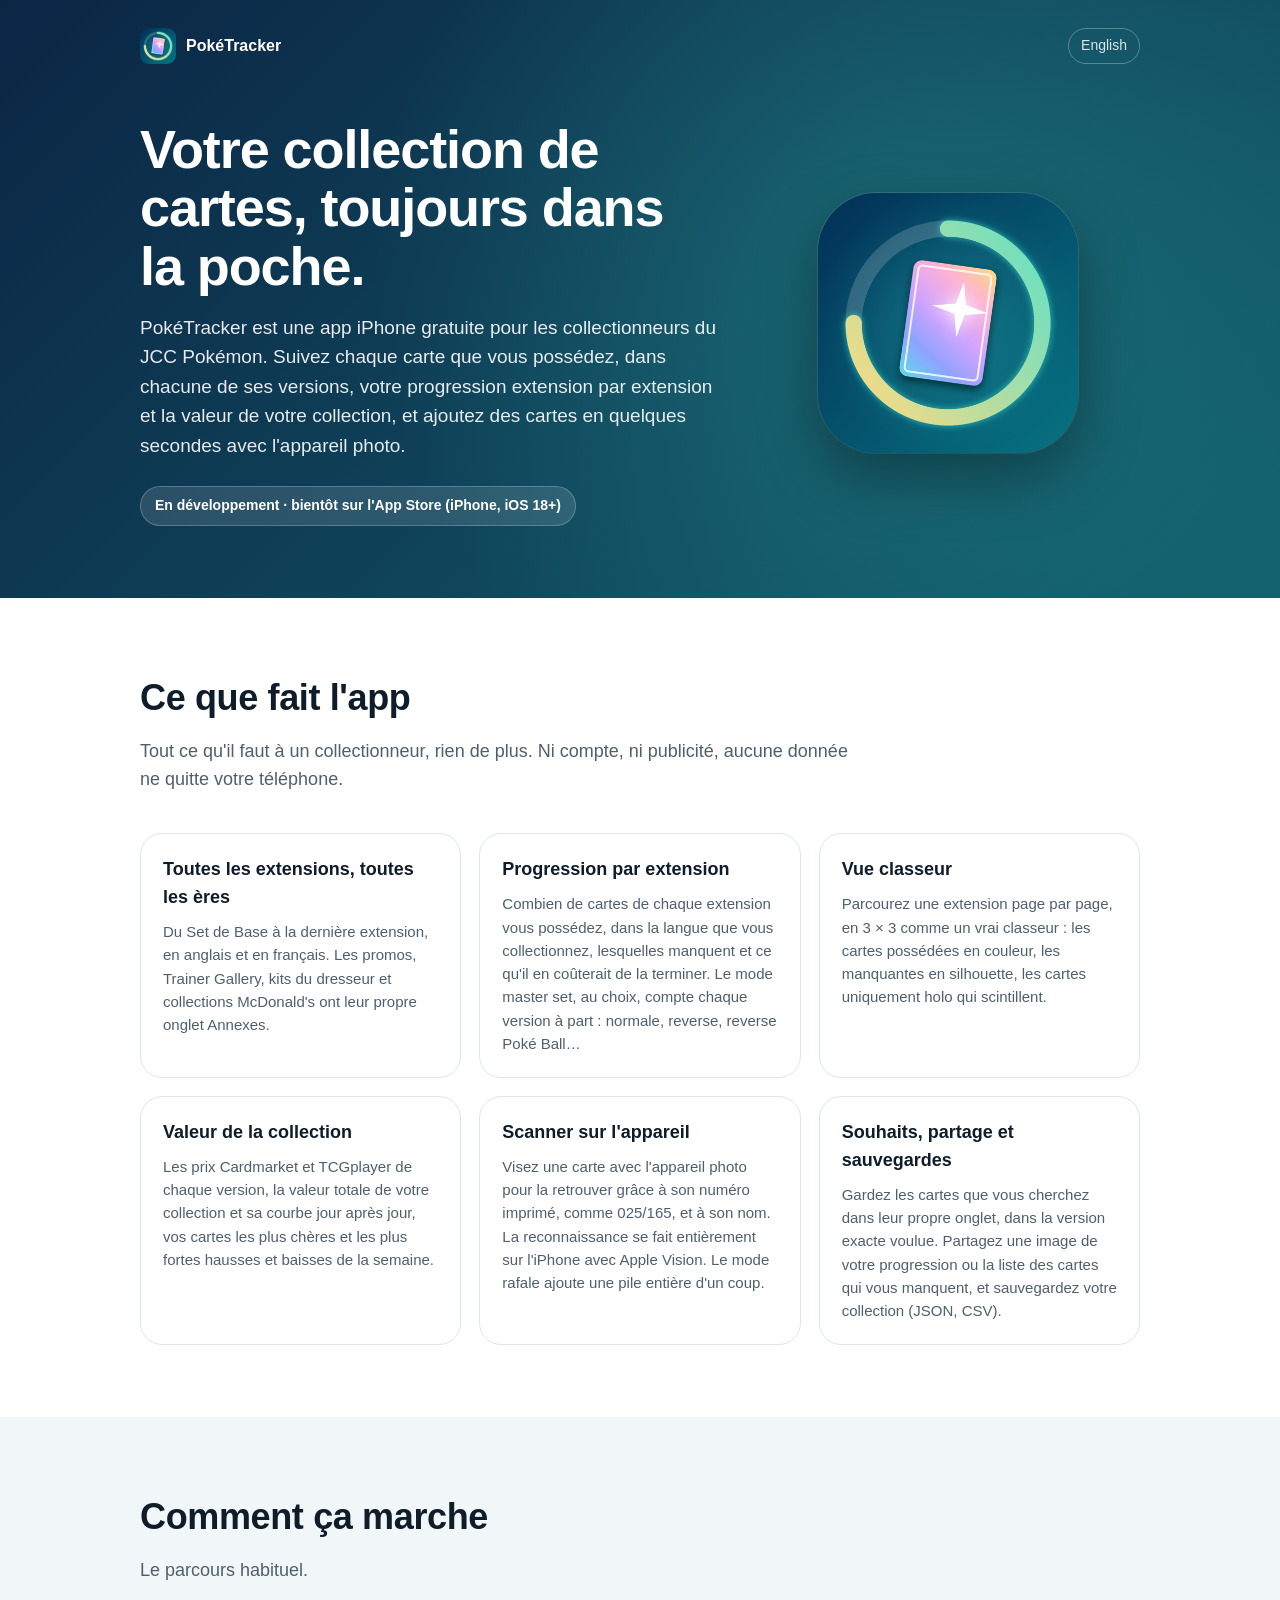
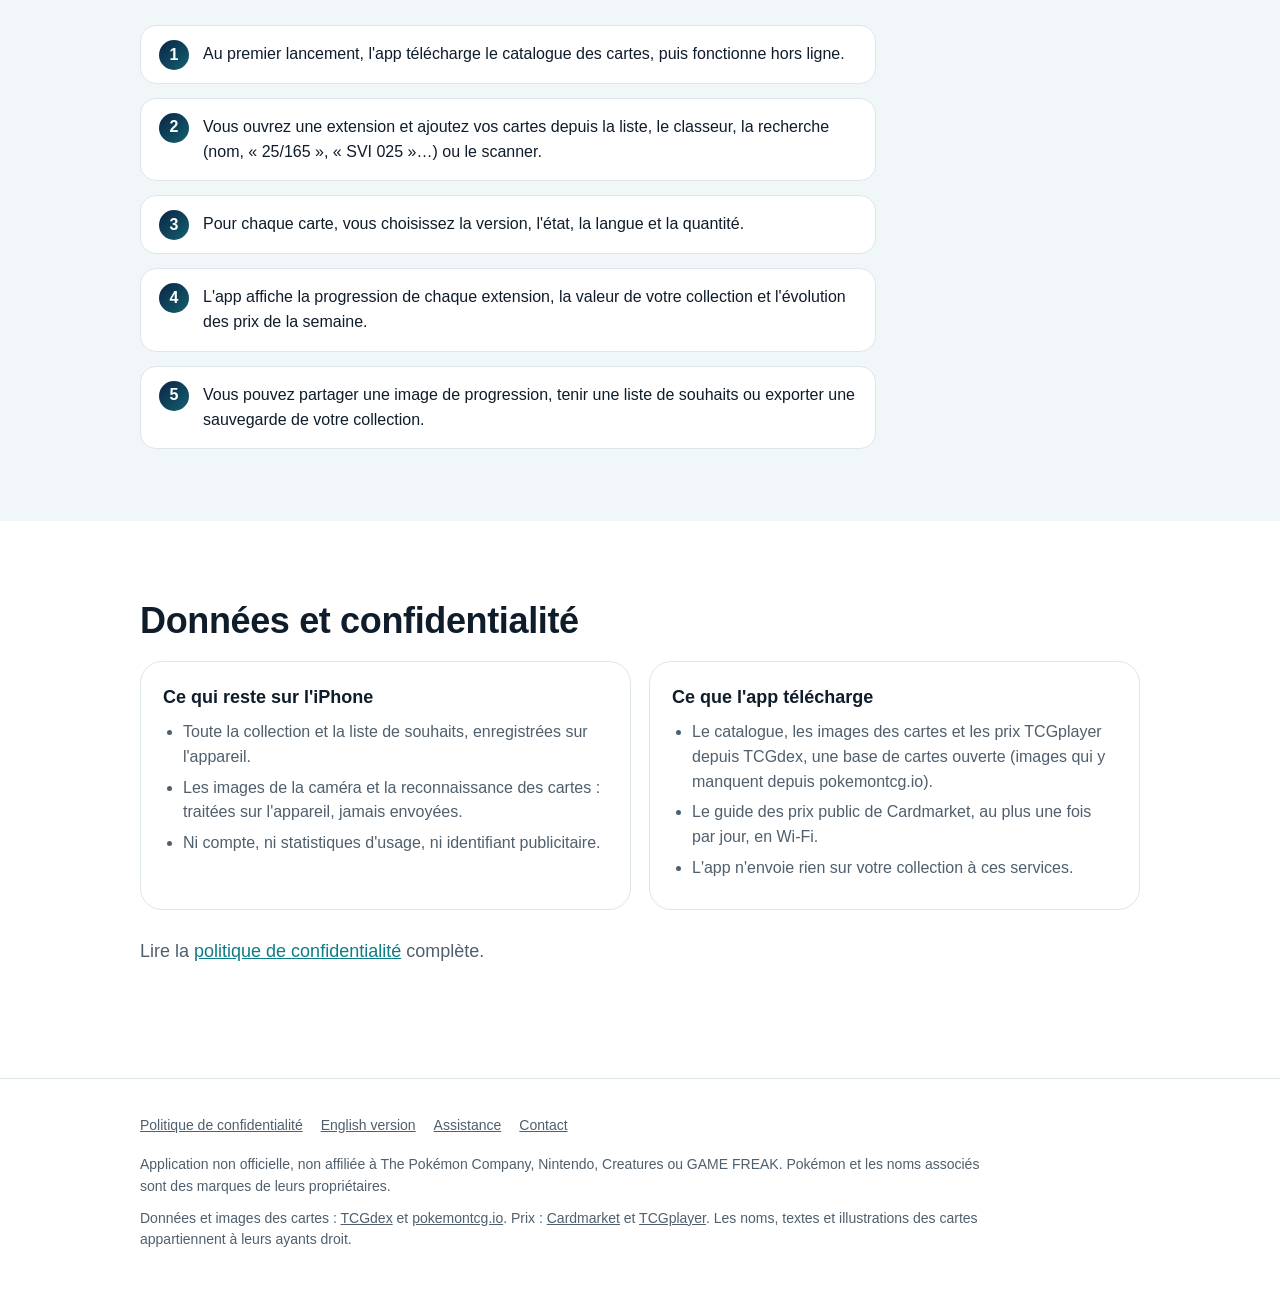
==== fr/index.html @ 86fec7df "Politique de confidentialité : images de pokemontcg.io pour toutes les cartes sans image chez TCGdex" ====
<!doctype html>
<html lang="fr">
<head>
    <meta charset="utf-8">
    <meta name="viewport" content="width=device-width, initial-scale=1">
    <title>PokéTracker — Suivi de collection de cartes sur iPhone</title>
    <meta name="description" content="PokéTracker est une app iPhone gratuite pour suivre votre collection de cartes du JCC Pokémon : progression par extension, toutes les versions, prix, scanner sur l'appareil et images de progression.">
    <link rel="icon" href="../images/icon.png">
    <link rel="stylesheet" href="../style.css">
</head>
<body>
    <header class="hero">
        <div class="wrap">
            <nav class="nav">
                <a class="brand" href="./"><img src="../images/icon.png" alt="">PokéTracker</a>
                <a class="lang" href="../" hreflang="en" lang="en">English</a>
            </nav>

            <div class="hero-body">
                <div>
                    <h1>Votre collection de cartes, toujours dans la poche.</h1>
                    <p class="lead">PokéTracker est une app iPhone gratuite pour les collectionneurs du JCC Pokémon. Suivez chaque carte que vous possédez, dans chacune de ses versions, votre progression extension par extension et la valeur de votre collection, et ajoutez des cartes en quelques secondes avec l'appareil photo.</p>
                    <span class="status">En développement · bientôt sur l'App Store (iPhone, iOS 18+)</span>
                </div>
                <div class="hero-shot">
                    <img class="hero-icon" src="../images/icon.png" alt="Icône de PokéTracker : une carte holographique dans un anneau de progression">
                </div>
            </div>
        </div>
    </header>

    <main>
        <section>
            <div class="wrap">
                <h2>Ce que fait l'app</h2>
                <p class="section-lead">Tout ce qu'il faut à un collectionneur, rien de plus. Ni compte, ni publicité, aucune donnée ne quitte votre téléphone.</p>
                <div class="features">
                    <div class="feature">
                        <h3>Toutes les extensions, toutes les ères</h3>
                        <p>Du Set de Base à la dernière extension, en anglais et en français. Les promos, Trainer Gallery, kits du dresseur et collections McDonald's ont leur propre onglet Annexes.</p>
                    </div>
                    <div class="feature">
                        <h3>Progression par extension</h3>
                        <p>Combien de cartes de chaque extension vous possédez, dans la langue que vous collectionnez, lesquelles manquent et ce qu'il en coûterait de la terminer. Le mode master set, au choix, compte chaque version à part : normale, reverse, reverse Poké Ball…</p>
                    </div>
                    <div class="feature">
                        <h3>Vue classeur</h3>
                        <p>Parcourez une extension page par page, en 3 × 3 comme un vrai classeur : les cartes possédées en couleur, les manquantes en silhouette, les cartes uniquement holo qui scintillent.</p>
                    </div>
                    <div class="feature">
                        <h3>Valeur de la collection</h3>
                        <p>Les prix Cardmarket et TCGplayer de chaque version, la valeur totale de votre collection et sa courbe jour après jour, vos cartes les plus chères et les plus fortes hausses et baisses de la semaine.</p>
                    </div>
                    <div class="feature">
                        <h3>Scanner sur l'appareil</h3>
                        <p>Visez une carte avec l'appareil photo pour la retrouver grâce à son numéro imprimé, comme 025/165, et à son nom. La reconnaissance se fait entièrement sur l'iPhone avec Apple Vision. Le mode rafale ajoute une pile entière d'un coup.</p>
                    </div>
                    <div class="feature">
                        <h3>Souhaits, partage et sauvegardes</h3>
                        <p>Gardez les cartes que vous cherchez dans leur propre onglet, dans la version exacte voulue. Partagez une image de votre progression ou la liste des cartes qui vous manquent, et sauvegardez votre collection (JSON, CSV).</p>
                    </div>
                </div>
            </div>
        </section>

        <section class="alt">
            <div class="wrap">
                <h2>Comment ça marche</h2>
                <p class="section-lead">Le parcours habituel.</p>
                <ol class="flow">
                    <li>Au premier lancement, l'app télécharge le catalogue des cartes, puis fonctionne hors ligne.</li>
                    <li>Vous ouvrez une extension et ajoutez vos cartes depuis la liste, le classeur, la recherche (nom, « 25/165 », « SVI 025 »…) ou le scanner.</li>
                    <li>Pour chaque carte, vous choisissez la version, l'état, la langue et la quantité.</li>
                    <li>L'app affiche la progression de chaque extension, la valeur de votre collection et l'évolution des prix de la semaine.</li>
                    <li>Vous pouvez partager une image de progression, tenir une liste de souhaits ou exporter une sauvegarde de votre collection.</li>
                </ol>
            </div>
        </section>

        <section>
            <div class="wrap">
                <h2>Données et confidentialité</h2>
                <div class="facts">
                    <div class="feature">
                        <h3>Ce qui reste sur l'iPhone</h3>
                        <ul>
                            <li>Toute la collection et la liste de souhaits, enregistrées sur l'appareil.</li>
                            <li>Les images de la caméra et la reconnaissance des cartes : traitées sur l'appareil, jamais envoyées.</li>
                            <li>Ni compte, ni statistiques d'usage, ni identifiant publicitaire.</li>
                        </ul>
                    </div>
                    <div class="feature">
                        <h3>Ce que l'app télécharge</h3>
                        <ul>
                            <li>Le catalogue, les images des cartes et les prix TCGplayer depuis TCGdex, une base de cartes ouverte (images qui y manquent depuis pokemontcg.io).</li>
                            <li>Le guide des prix public de Cardmarket, au plus une fois par jour, en Wi-Fi.</li>
                            <li>L'app n'envoie rien sur votre collection à ces services.</li>
                        </ul>
                    </div>
                </div>
                <p class="section-lead" style="margin-top: 28px;">Lire la <a href="../privacy.html#fr">politique de confidentialité</a> complète.</p>
            </div>
        </section>
    </main>

    <footer>
        <div class="wrap">
            <div class="links">
                <a href="../privacy.html#fr">Politique de confidentialité</a>
                <a href="../" hreflang="en" lang="en">English version</a>
                <a href="../support.html#fr">Assistance</a>
                <a href="https://github.com/eeverywhereedv/poketracker-site/issues">Contact</a>
            </div>
            <p>Application non officielle, non affiliée à The Pokémon Company, Nintendo, Creatures ou GAME FREAK. Pokémon et les noms associés sont des marques de leurs propriétaires.</p>
            <p>Données et images des cartes : <a href="https://tcgdex.dev">TCGdex</a> et <a href="https://pokemontcg.io">pokemontcg.io</a>. Prix : <a href="https://www.cardmarket.com">Cardmarket</a> et <a href="https://www.tcgplayer.com">TCGplayer</a>. Les noms, textes et illustrations des cartes appartiennent à leurs ayants droit.</p>
        </div>
    </footer>
</body>
</html>
---- style.css ----
:root {
    --night: #0b2545;
    --petrol: #13606e;
    --glow: #3ddbc4;
    --accent: #0e7c86;
    --ink: #0f1c2a;
    --muted: #4f5f6d;
    --line: #dde6ea;
    --paper: #ffffff;
    --soft: #f1f6f8;
    --radius: 22px;
}

@media (prefers-color-scheme: dark) {
    :root {
        --accent: #5ee6d0;
        --ink: #e9f2f4;
        --muted: #9fb2bb;
        --line: #1f3340;
        --paper: #07111f;
        --soft: #0d1e2a;
    }
}

* { box-sizing: border-box; }

body {
    margin: 0;
    font-family: -apple-system, BlinkMacSystemFont, "SF Pro Text", "Segoe UI", Roboto, sans-serif;
    color: var(--ink);
    background: var(--paper);
    line-height: 1.55;
    -webkit-font-smoothing: antialiased;
}

a { color: inherit; }
main a, .doc a { color: var(--accent); }

.wrap { max-width: 1040px; margin: 0 auto; padding: 0 20px; }

/* En-tête */
.hero {
    color: #fff;
    background: radial-gradient(circle at 70% 45%, rgba(61, 219, 196, 0.22), transparent 55%),
                linear-gradient(135deg, var(--night), var(--petrol));
    padding: 28px 0 72px;
}

.nav { display: flex; align-items: center; justify-content: space-between; gap: 12px; }
.brand { display: flex; align-items: center; gap: 10px; font-weight: 700; text-decoration: none; }
.brand img { width: 36px; height: 36px; border-radius: 9px; }
.lang { font-size: 14px; opacity: 0.85; text-decoration: none; border: 1px solid rgba(255,255,255,0.35); padding: 6px 12px; border-radius: 999px; }
.lang:hover { opacity: 1; }

.hero-body { display: grid; grid-template-columns: 1.2fr 0.8fr; gap: 40px; align-items: center; margin-top: 56px; }
.hero h1 { font-size: clamp(34px, 5vw, 54px); line-height: 1.08; margin: 0 0 18px; letter-spacing: -0.02em; }
.hero p.lead { font-size: 19px; opacity: 0.9; margin: 0 0 26px; max-width: 34em; }
.status { display: inline-block; font-size: 14px; font-weight: 600; padding: 8px 14px; border-radius: 999px; background: rgba(255,255,255,0.12); border: 1px solid rgba(255,255,255,0.22); }
.hero-shot { justify-self: center; }
.hero-icon {
    width: 100%;
    max-width: 260px;
    border-radius: 22.5%;
    box-shadow: 0 24px 60px rgba(0, 0, 0, 0.35), 0 0 0 1px rgba(255, 255, 255, 0.12);
    display: block;
}

/* Sections */
section { padding: 72px 0; }
section.alt { background: var(--soft); }
h2 { font-size: clamp(26px, 3.4vw, 36px); margin: 0 0 12px; letter-spacing: -0.01em; }
p.section-lead { color: var(--muted); font-size: 18px; margin: 0 0 40px; max-width: 40em; }

.features { display: grid; grid-template-columns: repeat(3, 1fr); gap: 18px; }
.feature { background: var(--paper); border: 1px solid var(--line); border-radius: var(--radius); padding: 22px; }
.feature h3 { margin: 0 0 8px; font-size: 18px; }
.feature p { margin: 0; color: var(--muted); font-size: 15px; }

.flow { counter-reset: step; list-style: none; padding: 0; margin: 0; display: grid; gap: 14px; max-width: 46em; }
.flow li { counter-increment: step; position: relative; padding: 16px 18px 16px 62px; border: 1px solid var(--line); border-radius: 16px; background: var(--paper); }
.flow li::before { content: counter(step); position: absolute; left: 18px; top: 14px; width: 30px; height: 30px; border-radius: 50%; display: grid; place-items: center; font-weight: 700; color: #fff; background: linear-gradient(135deg, var(--night), var(--petrol)); }

.facts { display: grid; grid-template-columns: repeat(2, 1fr); gap: 18px; }
.facts ul { margin: 0; padding-left: 20px; color: var(--muted); }
.facts li { margin-bottom: 6px; }

/* Pied de page */
footer { border-top: 1px solid var(--line); padding: 36px 0 48px; color: var(--muted); font-size: 14px; }
footer p { margin: 0 0 10px; max-width: 60em; }
footer .links { display: flex; flex-wrap: wrap; gap: 18px; margin-bottom: 18px; }

/* Politique de confidentialité */
.doc { max-width: 760px; margin: 0 auto; padding: 56px 20px 72px; }
.doc h1 { font-size: 34px; margin: 0 0 6px; }
.doc .updated { color: var(--muted); margin: 0 0 32px; }
.doc h2 { font-size: 22px; margin: 34px 0 10px; }
.doc p, .doc li { color: var(--muted); }
.doc-nav { background: linear-gradient(135deg, var(--night), var(--petrol)); color: #fff; padding: 18px 0; }

@media (max-width: 860px) {
    .hero-body { grid-template-columns: 1fr; margin-top: 36px; }
    .hero-shot { order: -1; }
    .hero-icon { max-width: 160px; }
    .features, .facts { grid-template-columns: 1fr; }
}
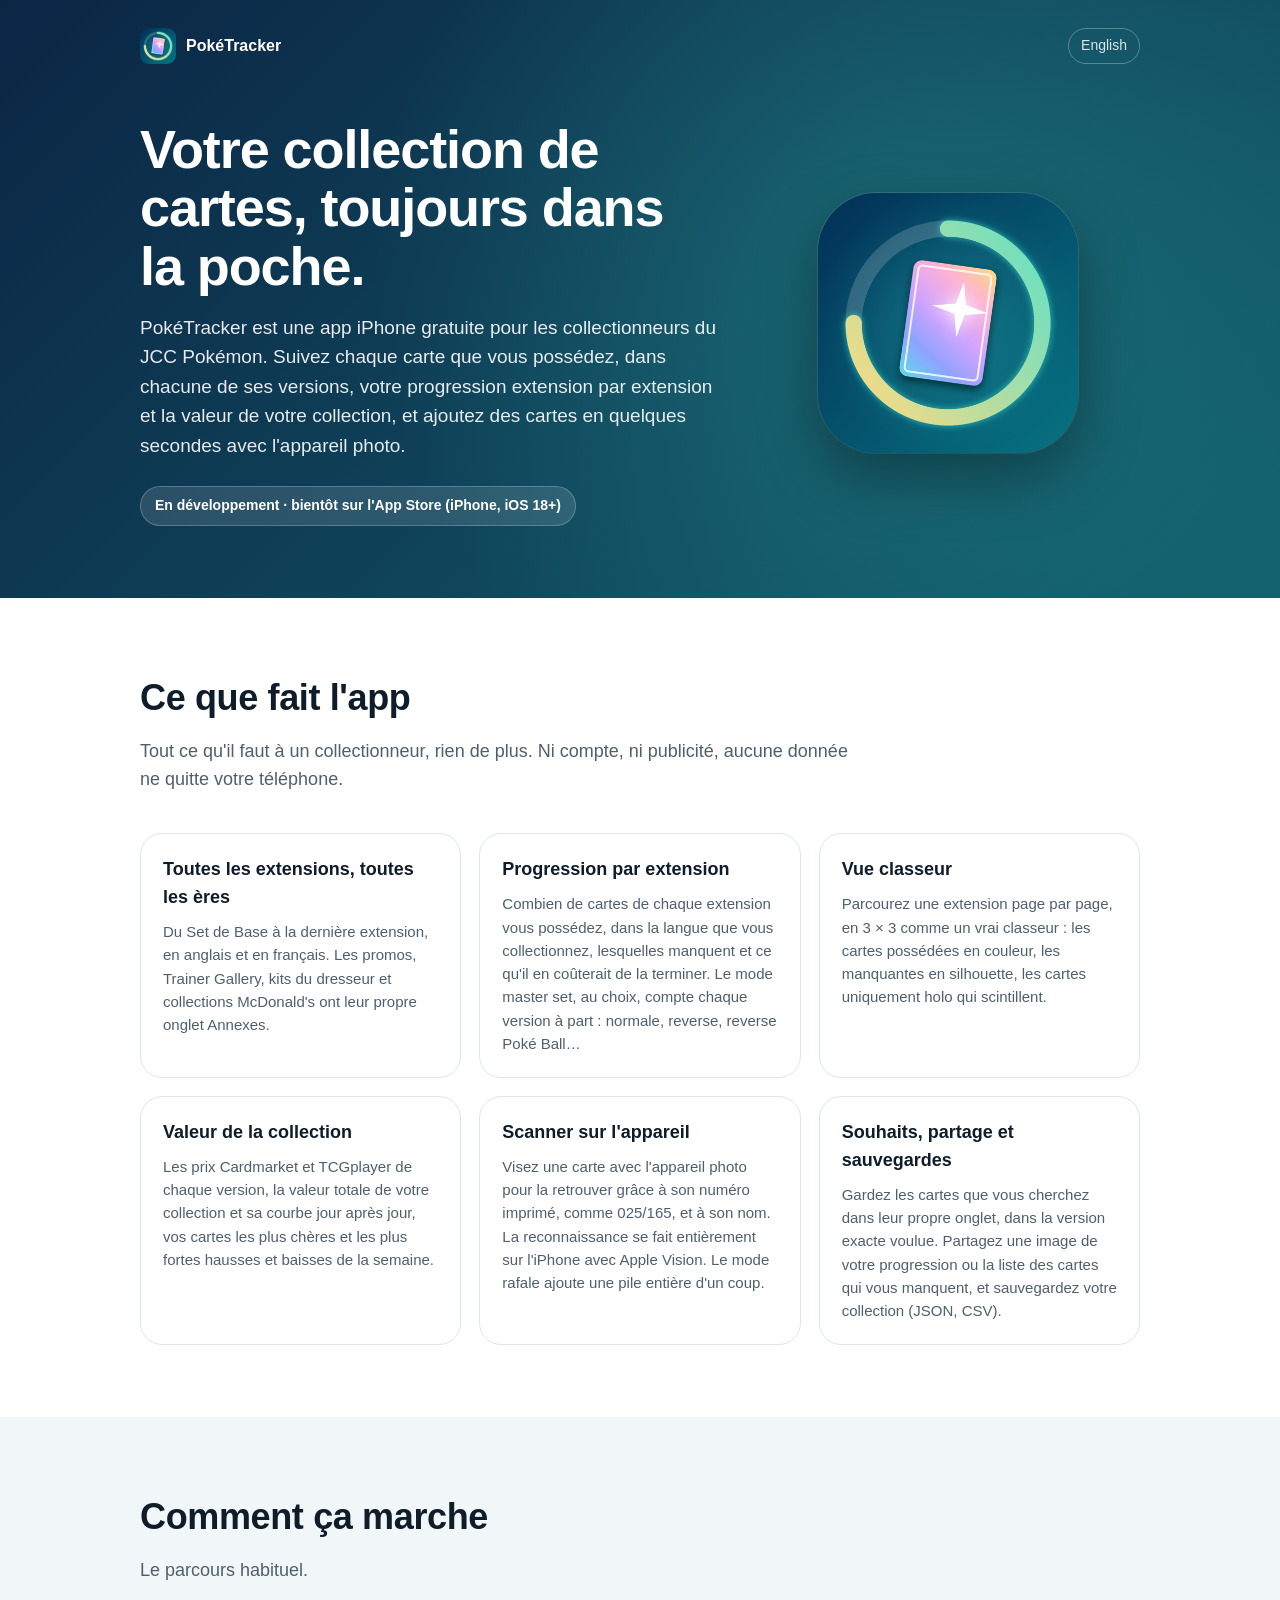
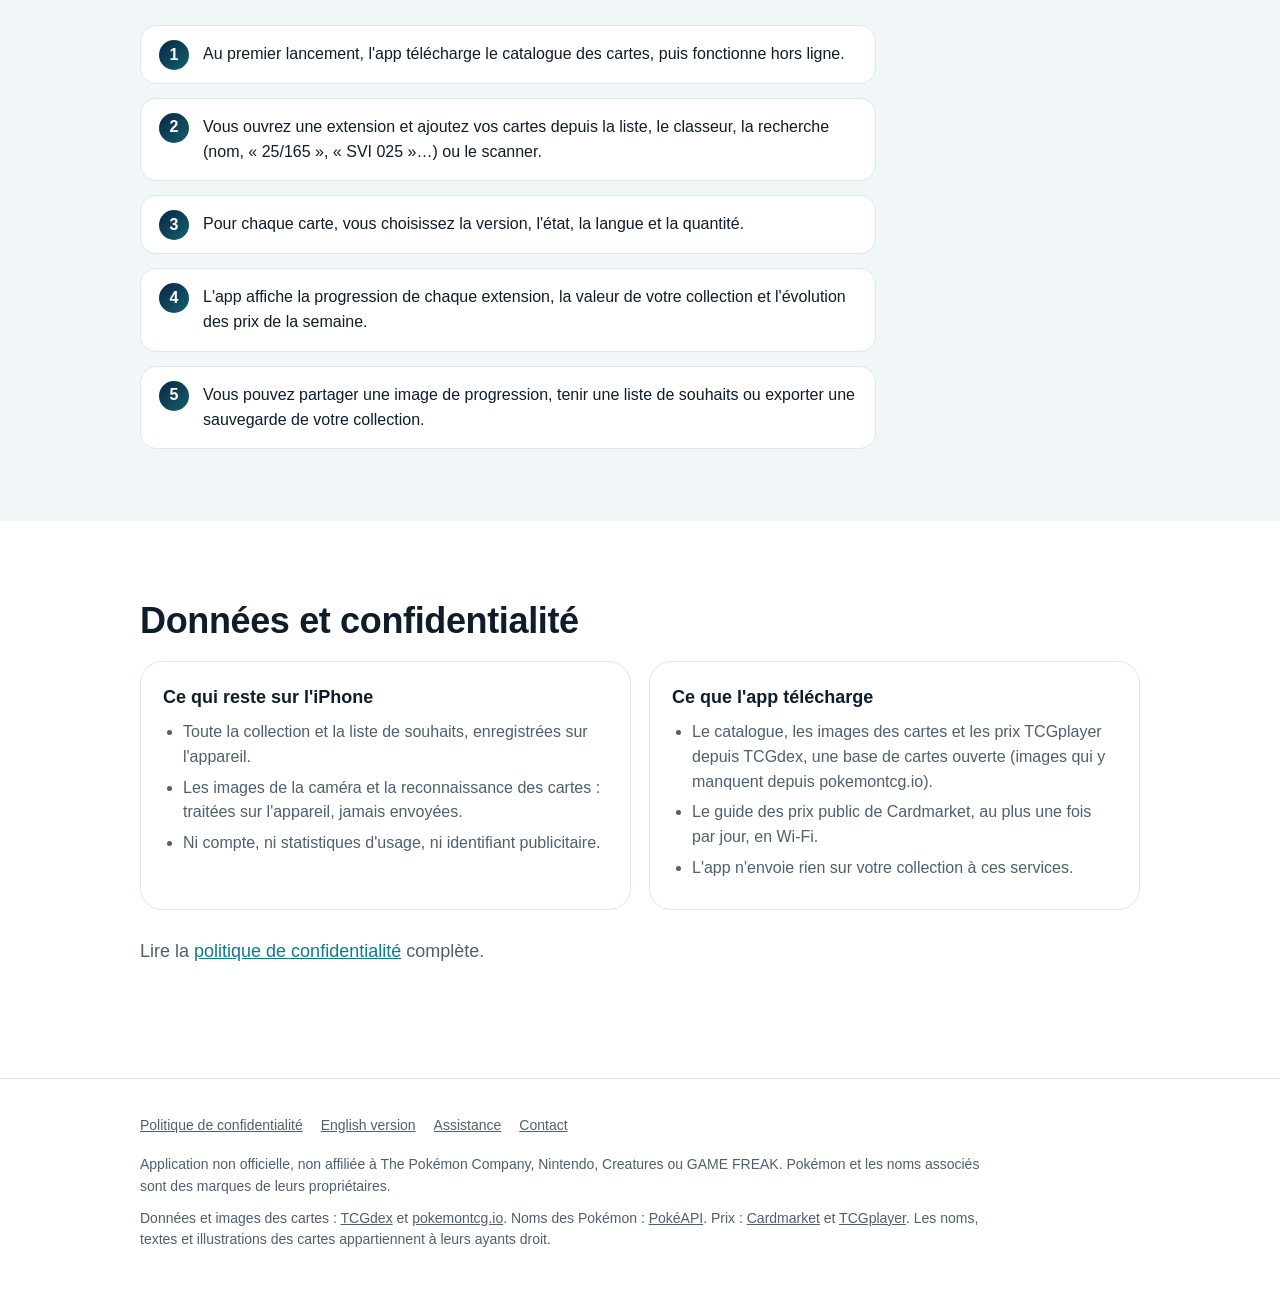
==== commit 805e7967: "Accueil : mention de PokéAPI pour les noms des Pokémon (objectifs) Co-Authored-By: Claude Opus 5.5 <" ====
--- a/fr/index.html
+++ b/fr/index.html
@@ -112,7 +112,7 @@
                 <a href="https://github.com/eeverywhereedv/poketracker-site/issues">Contact</a>
             </div>
             <p>Application non officielle, non affiliée à The Pokémon Company, Nintendo, Creatures ou GAME FREAK. Pokémon et les noms associés sont des marques de leurs propriétaires.</p>
-            <p>Données et images des cartes : <a href="https://tcgdex.dev">TCGdex</a> et <a href="https://pokemontcg.io">pokemontcg.io</a>. Prix : <a href="https://www.cardmarket.com">Cardmarket</a> et <a href="https://www.tcgplayer.com">TCGplayer</a>. Les noms, textes et illustrations des cartes appartiennent à leurs ayants droit.</p>
+            <p>Données et images des cartes : <a href="https://tcgdex.dev">TCGdex</a> et <a href="https://pokemontcg.io">pokemontcg.io</a>. Noms des Pokémon : <a href="https://pokeapi.co">PokéAPI</a>. Prix : <a href="https://www.cardmarket.com">Cardmarket</a> et <a href="https://www.tcgplayer.com">TCGplayer</a>. Les noms, textes et illustrations des cartes appartiennent à leurs ayants droit.</p>
         </div>
     </footer>
 </body>
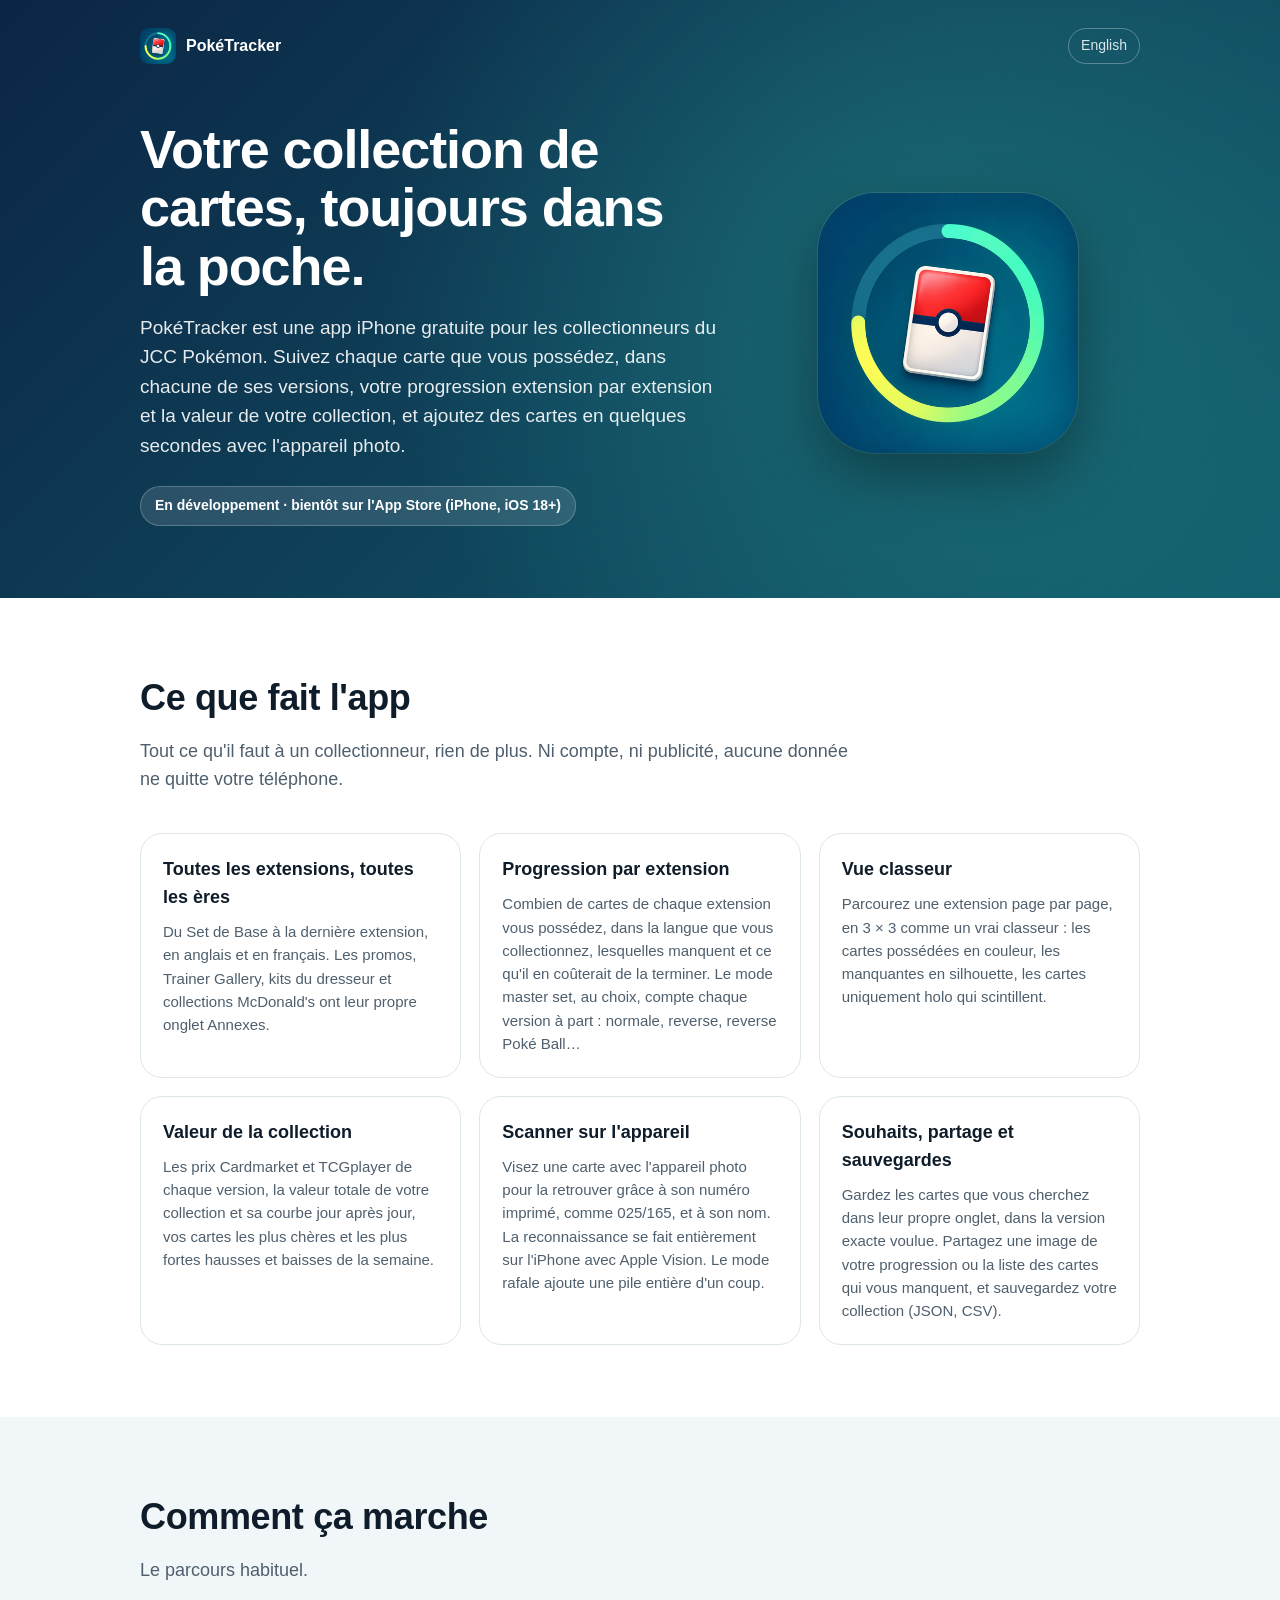
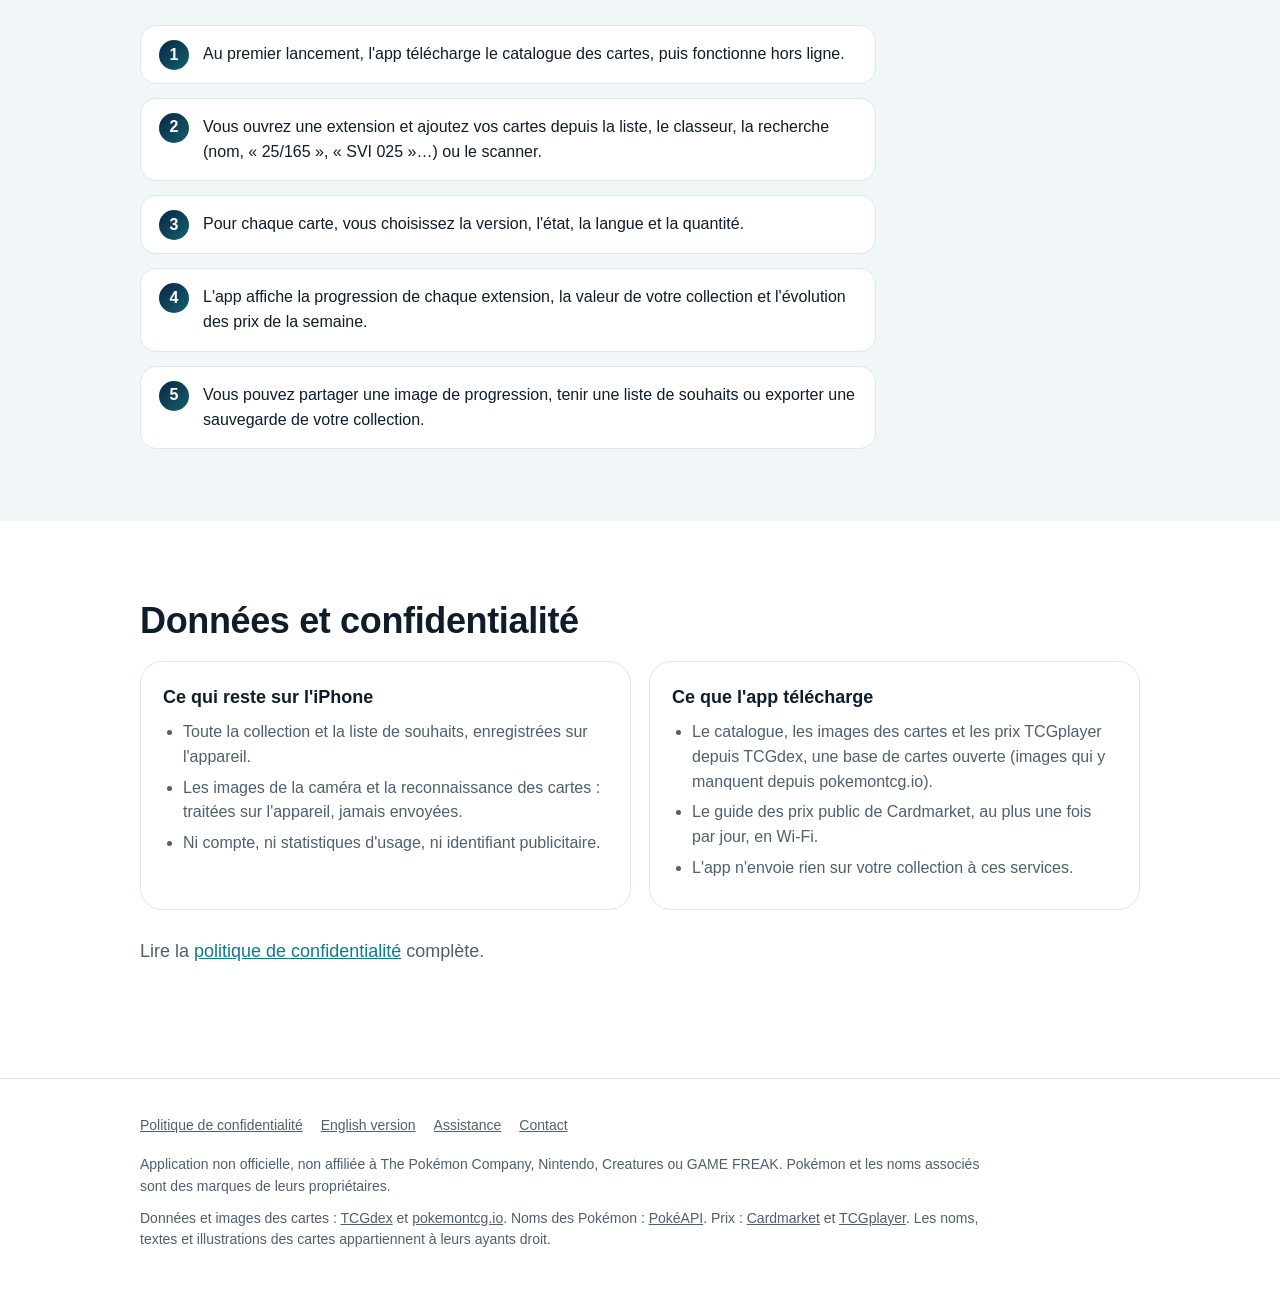
==== commit c8fa88f1: "Nouvelle icône de l'app et texte alternatif qui la décrit Co-Authored-By: Claude Opus 5.5 <noreply@a" ====
--- a/fr/index.html
+++ b/fr/index.html
@@ -23,7 +23,7 @@
                     <span class="status">En développement · bientôt sur l'App Store (iPhone, iOS 18+)</span>
                 </div>
                 <div class="hero-shot">
-                    <img class="hero-icon" src="../images/icon.png" alt="Icône de PokéTracker : une carte holographique dans un anneau de progression">
+                    <img class="hero-icon" src="../images/icon.png" alt="Icône de PokéTracker : une carte à motif de Poké Ball dans un anneau de progression">
                 </div>
             </div>
         </div>
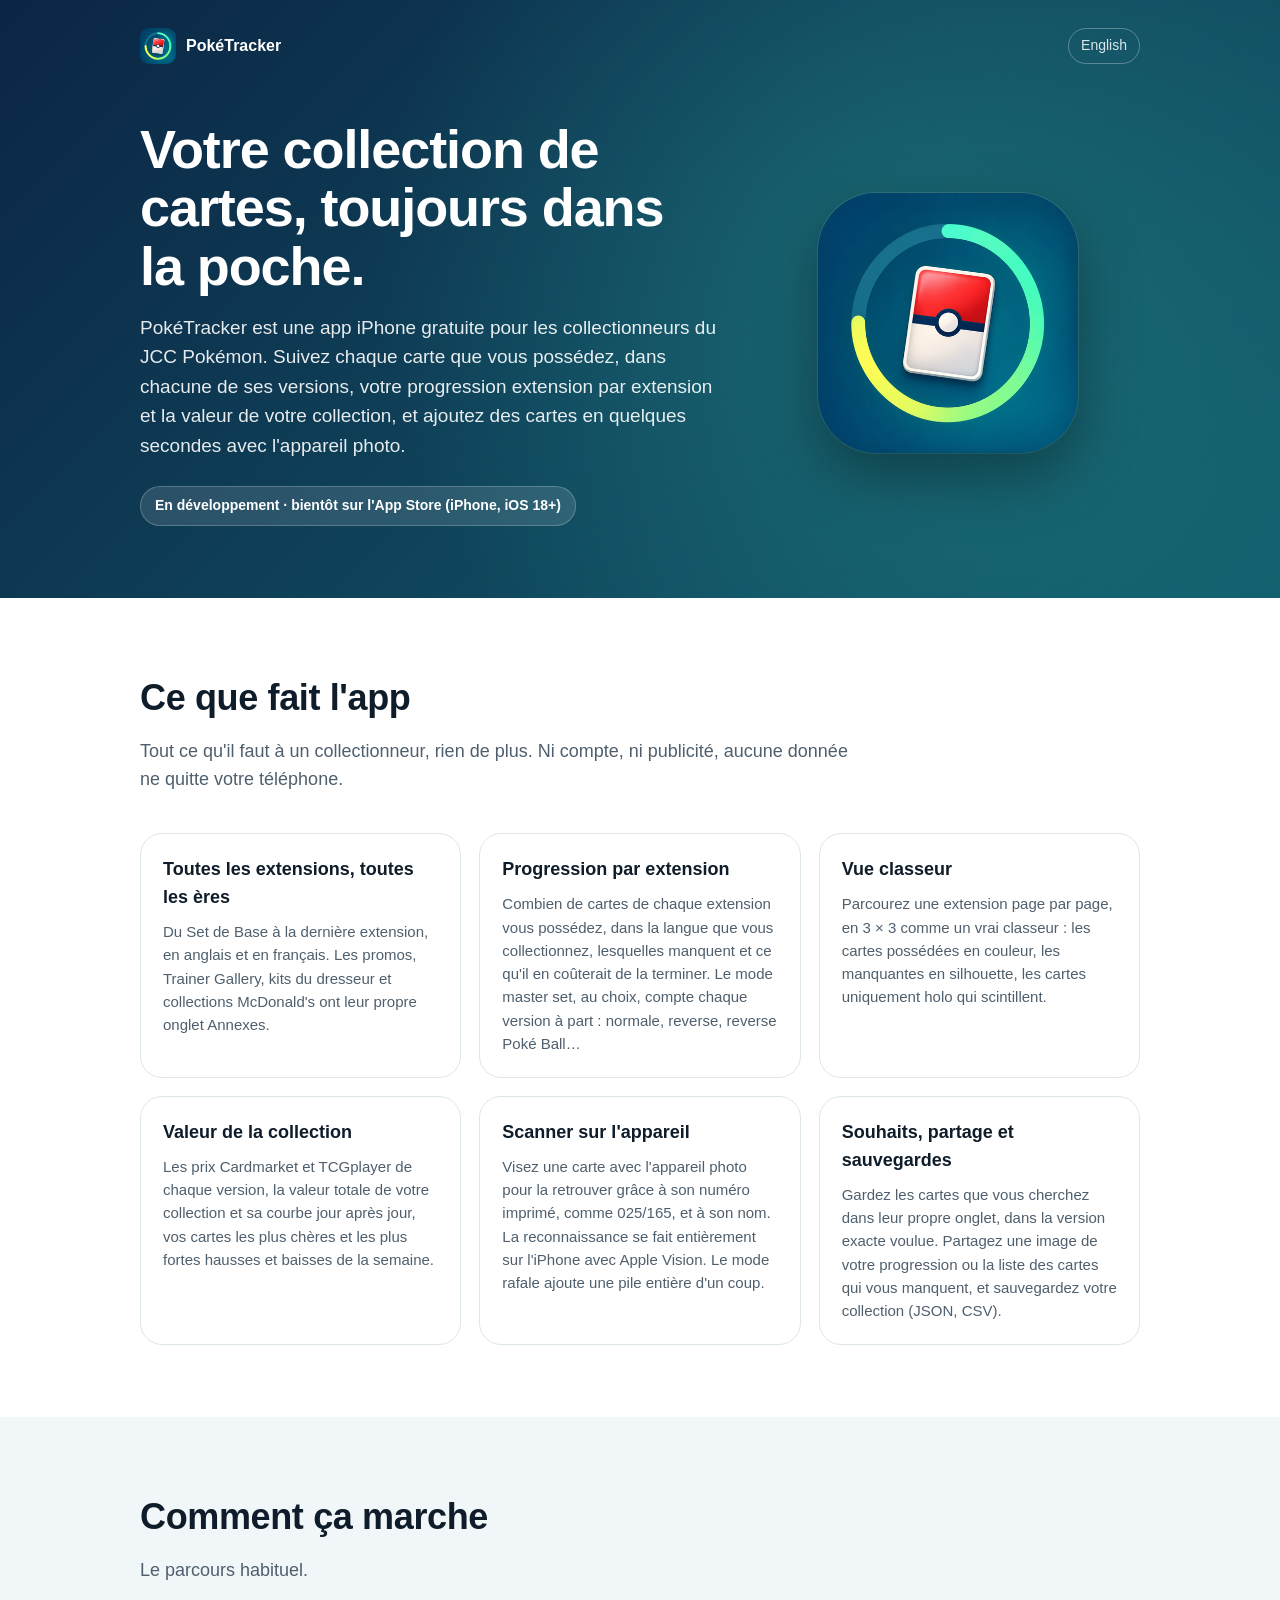
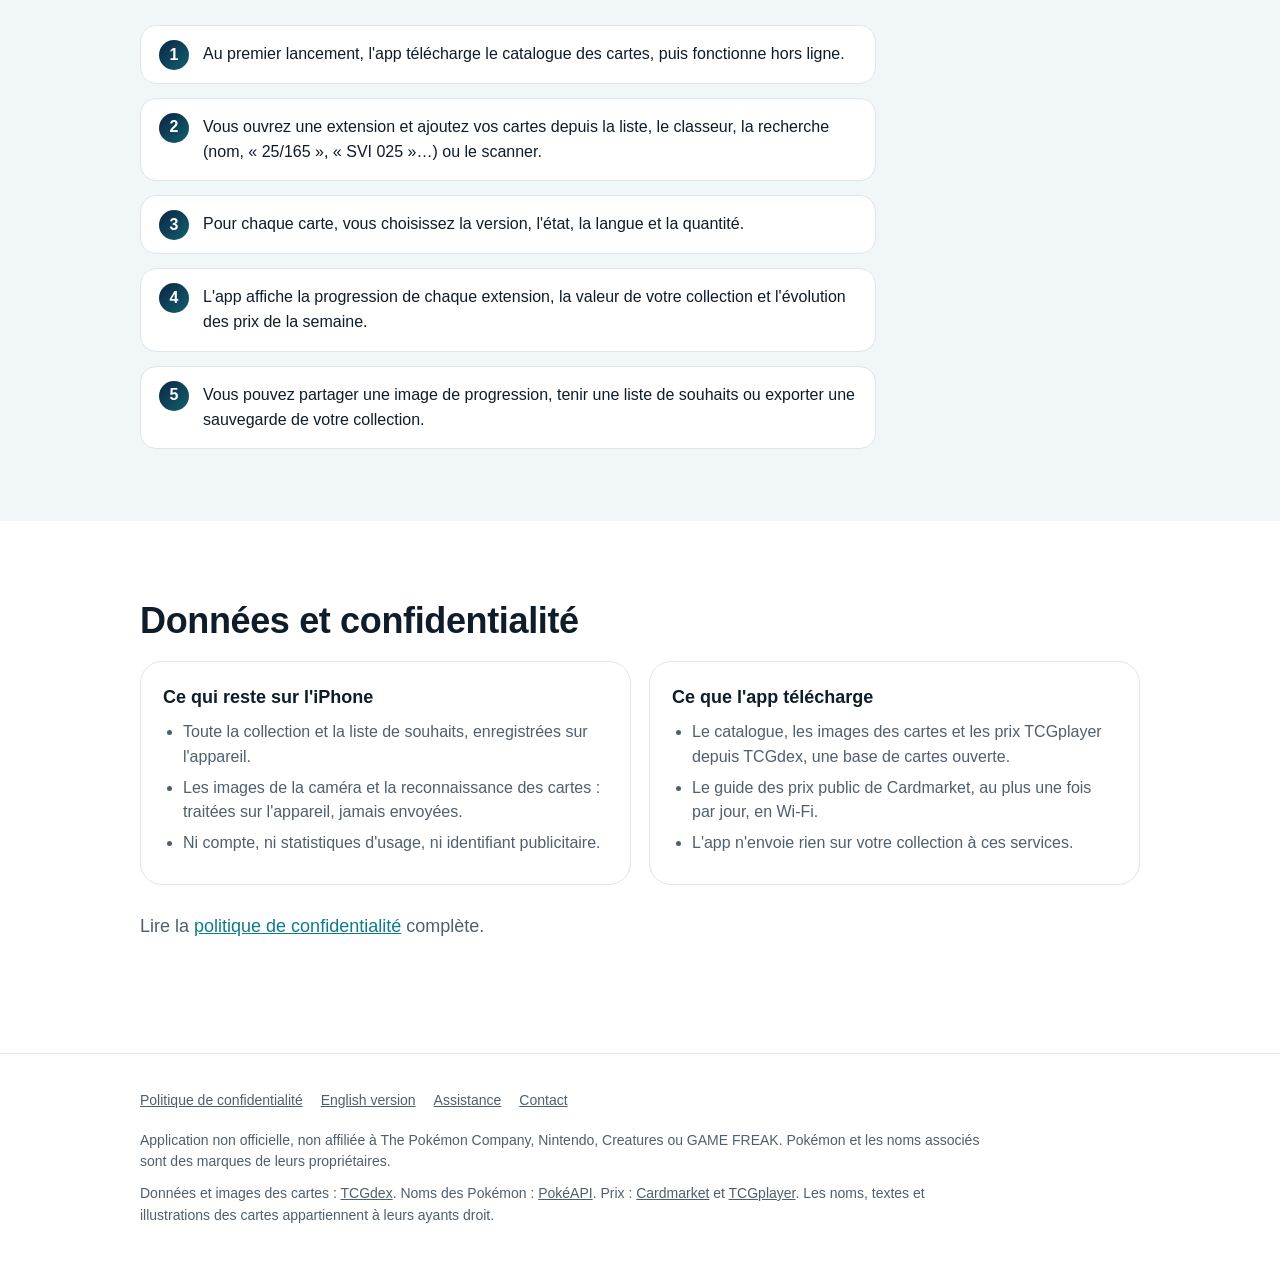
==== commit 2747825b: "Sources : pokemontcg.io retiré (crédits et politique de confidentialité) Co-Authored-By: Claude Opus" ====
--- a/fr/index.html
+++ b/fr/index.html
@@ -92,7 +92,7 @@
                     <div class="feature">
                         <h3>Ce que l'app télécharge</h3>
                         <ul>
-                            <li>Le catalogue, les images des cartes et les prix TCGplayer depuis TCGdex, une base de cartes ouverte (images qui y manquent depuis pokemontcg.io).</li>
+                            <li>Le catalogue, les images des cartes et les prix TCGplayer depuis TCGdex, une base de cartes ouverte.</li>
                             <li>Le guide des prix public de Cardmarket, au plus une fois par jour, en Wi-Fi.</li>
                             <li>L'app n'envoie rien sur votre collection à ces services.</li>
                         </ul>
@@ -112,7 +112,7 @@
                 <a href="https://github.com/eeverywhereedv/poketracker-site/issues">Contact</a>
             </div>
             <p>Application non officielle, non affiliée à The Pokémon Company, Nintendo, Creatures ou GAME FREAK. Pokémon et les noms associés sont des marques de leurs propriétaires.</p>
-            <p>Données et images des cartes : <a href="https://tcgdex.dev">TCGdex</a> et <a href="https://pokemontcg.io">pokemontcg.io</a>. Noms des Pokémon : <a href="https://pokeapi.co">PokéAPI</a>. Prix : <a href="https://www.cardmarket.com">Cardmarket</a> et <a href="https://www.tcgplayer.com">TCGplayer</a>. Les noms, textes et illustrations des cartes appartiennent à leurs ayants droit.</p>
+            <p>Données et images des cartes : <a href="https://tcgdex.dev">TCGdex</a>. Noms des Pokémon : <a href="https://pokeapi.co">PokéAPI</a>. Prix : <a href="https://www.cardmarket.com">Cardmarket</a> et <a href="https://www.tcgplayer.com">TCGplayer</a>. Les noms, textes et illustrations des cartes appartiennent à leurs ayants droit.</p>
         </div>
     </footer>
 </body>
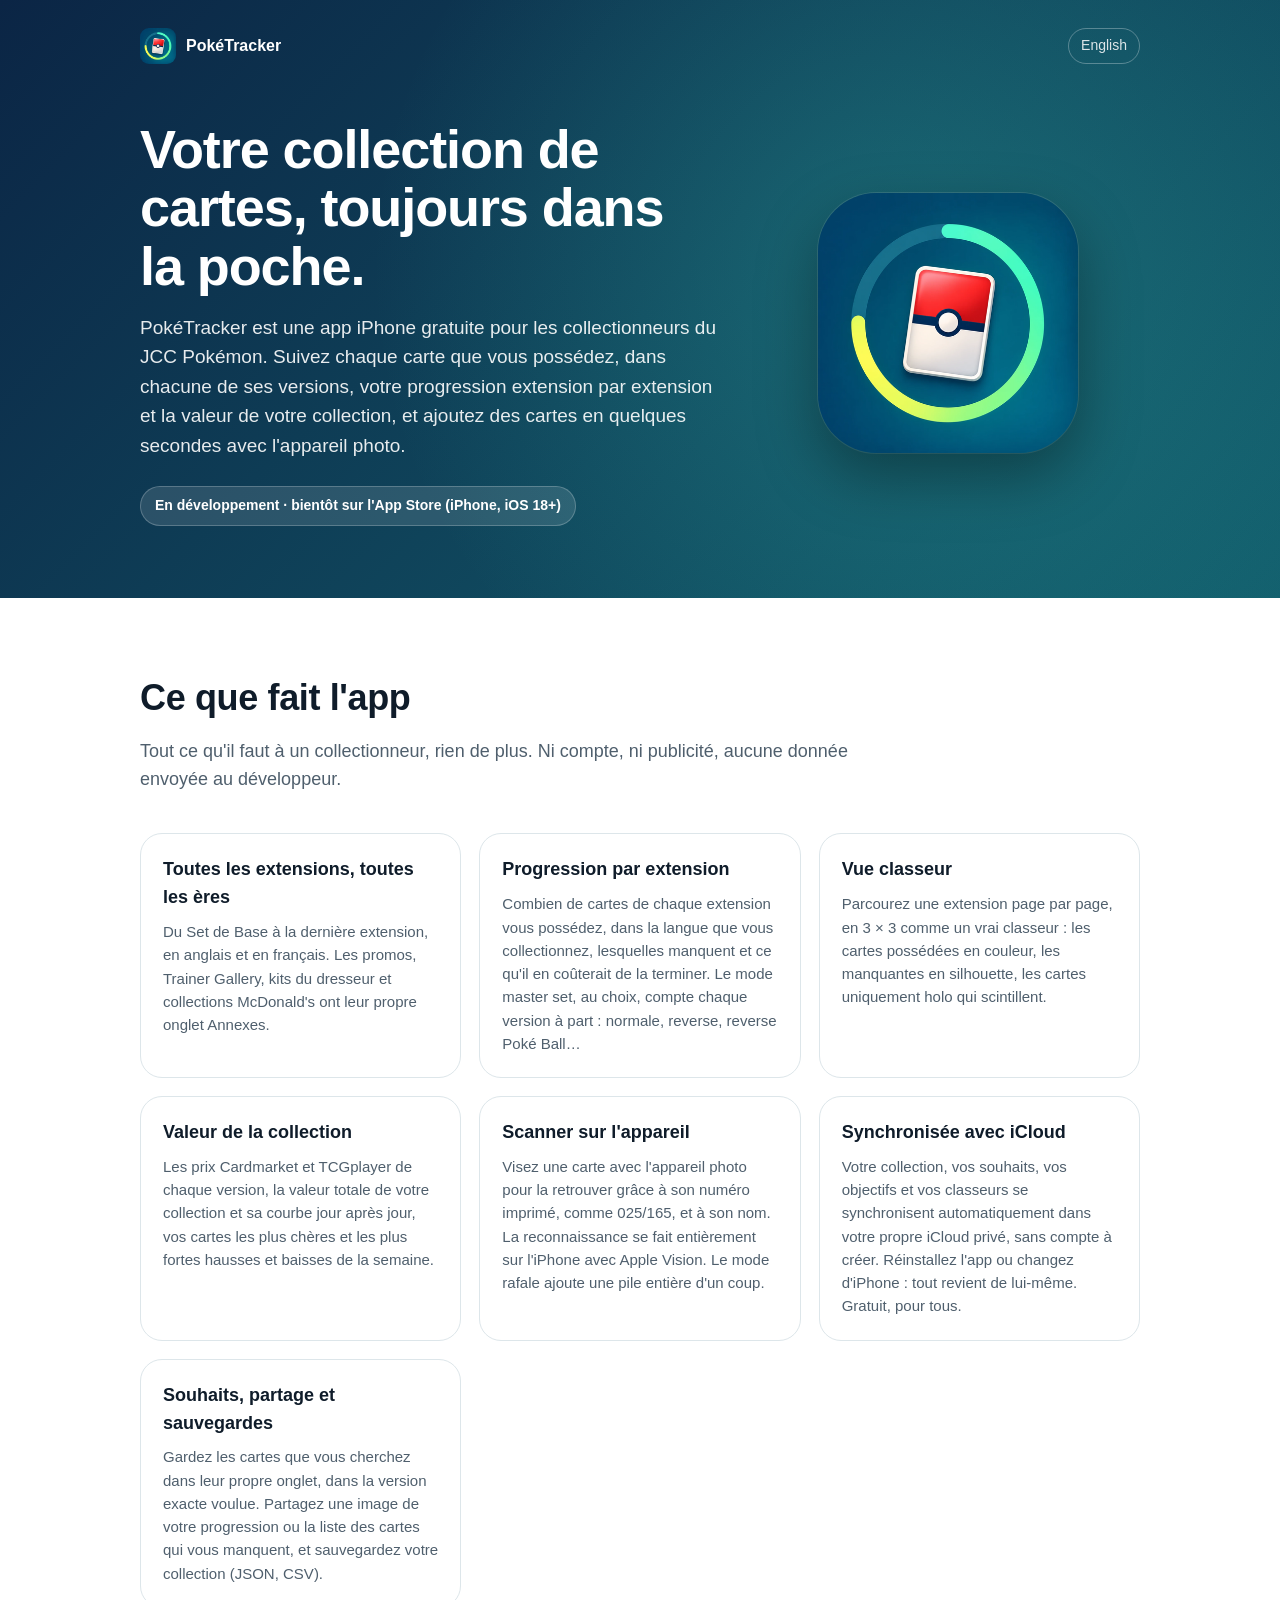
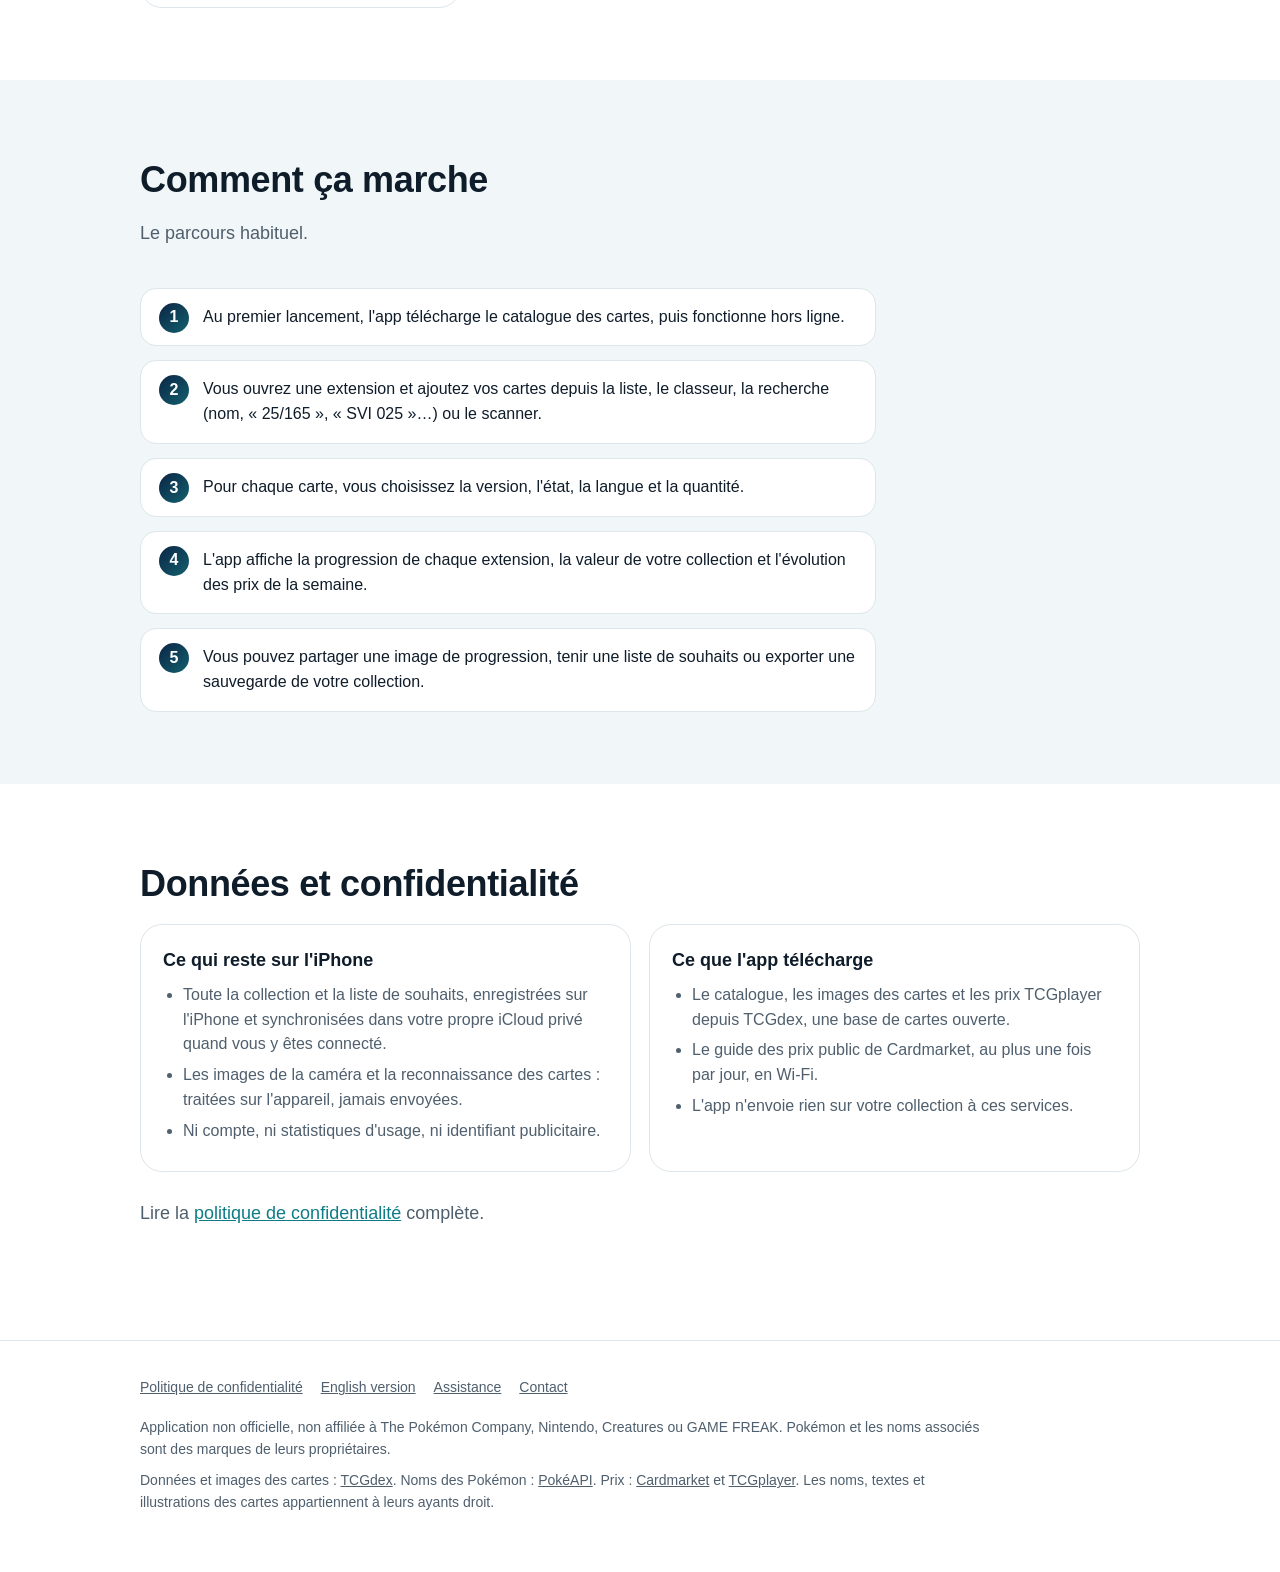
==== commit b3201c08: "Accueil : la synchronisation iCloud mise en avant Carte « Synchronisée avec iCloud » / « Synced with" ====
--- a/fr/index.html
+++ b/fr/index.html
@@ -33,7 +33,7 @@
         <section>
             <div class="wrap">
                 <h2>Ce que fait l'app</h2>
-                <p class="section-lead">Tout ce qu'il faut à un collectionneur, rien de plus. Ni compte, ni publicité, aucune donnée ne quitte votre téléphone.</p>
+                <p class="section-lead">Tout ce qu'il faut à un collectionneur, rien de plus. Ni compte, ni publicité, aucune donnée envoyée au développeur.</p>
                 <div class="features">
                     <div class="feature">
                         <h3>Toutes les extensions, toutes les ères</h3>
@@ -54,6 +54,10 @@
                     <div class="feature">
                         <h3>Scanner sur l'appareil</h3>
                         <p>Visez une carte avec l'appareil photo pour la retrouver grâce à son numéro imprimé, comme 025/165, et à son nom. La reconnaissance se fait entièrement sur l'iPhone avec Apple Vision. Le mode rafale ajoute une pile entière d'un coup.</p>
+                    </div>
+                    <div class="feature">
+                        <h3>Synchronisée avec iCloud</h3>
+                        <p>Votre collection, vos souhaits, vos objectifs et vos classeurs se synchronisent automatiquement dans votre propre iCloud privé, sans compte à créer. Réinstallez l'app ou changez d'iPhone : tout revient de lui-même. Gratuit, pour tous.</p>
                     </div>
                     <div class="feature">
                         <h3>Souhaits, partage et sauvegardes</h3>
@@ -84,7 +88,7 @@
                     <div class="feature">
                         <h3>Ce qui reste sur l'iPhone</h3>
                         <ul>
-                            <li>Toute la collection et la liste de souhaits, enregistrées sur l'appareil.</li>
+                            <li>Toute la collection et la liste de souhaits, enregistrées sur l'iPhone et synchronisées dans votre propre iCloud privé quand vous y êtes connecté.</li>
                             <li>Les images de la caméra et la reconnaissance des cartes : traitées sur l'appareil, jamais envoyées.</li>
                             <li>Ni compte, ni statistiques d'usage, ni identifiant publicitaire.</li>
                         </ul>
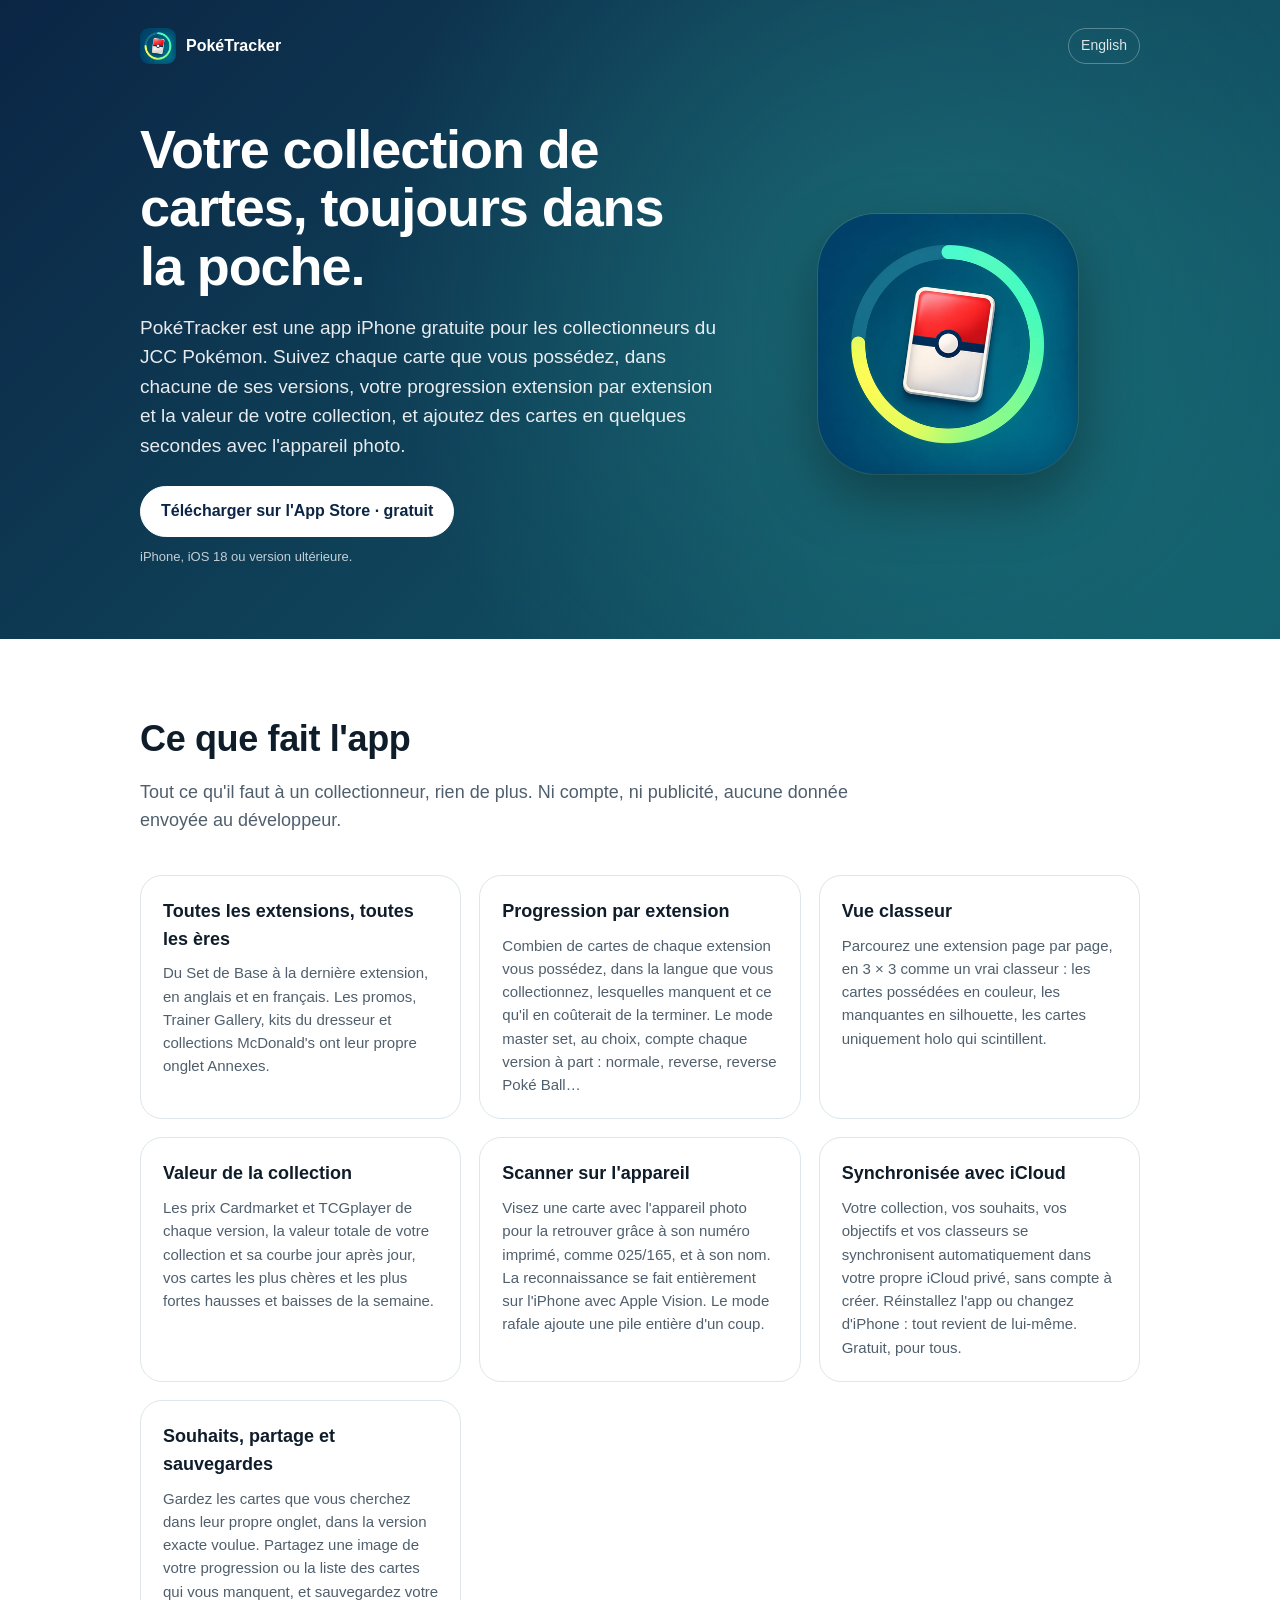
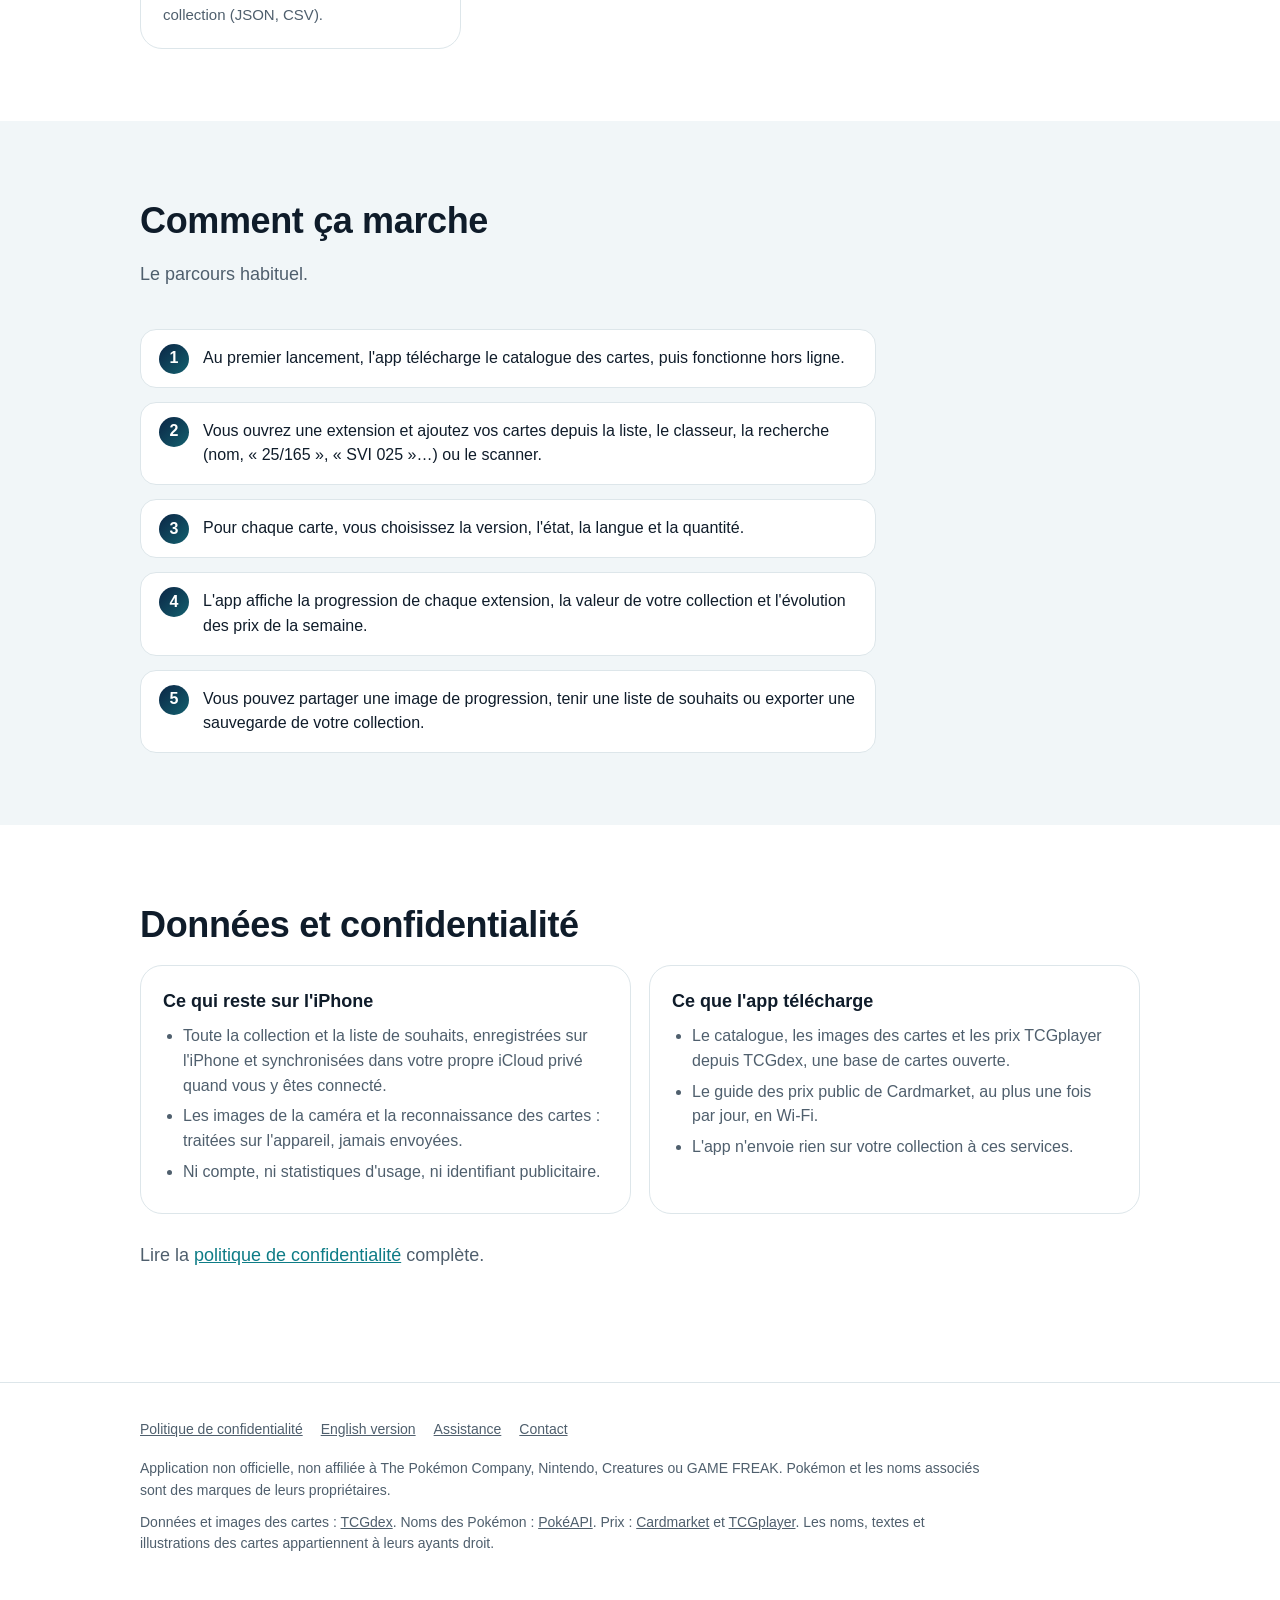
==== commit 4e2ed0af: "Accueil : bouton App Store et bannière Safari L'app est en ligne, Union européenne comprise depuis l" ====
--- a/fr/index.html
+++ b/fr/index.html
@@ -5,6 +5,7 @@
     <meta name="viewport" content="width=device-width, initial-scale=1">
     <title>PokéTracker — Suivi de collection de cartes sur iPhone</title>
     <meta name="description" content="PokéTracker est une app iPhone gratuite pour suivre votre collection de cartes du JCC Pokémon : progression par extension, toutes les versions, prix, scanner sur l'appareil et images de progression.">
+    <meta name="apple-itunes-app" content="app-id=6833950408">
     <link rel="icon" href="../images/icon.png">
     <link rel="stylesheet" href="../style.css">
 </head>
@@ -20,7 +21,8 @@
                 <div>
                     <h1>Votre collection de cartes, toujours dans la poche.</h1>
                     <p class="lead">PokéTracker est une app iPhone gratuite pour les collectionneurs du JCC Pokémon. Suivez chaque carte que vous possédez, dans chacune de ses versions, votre progression extension par extension et la valeur de votre collection, et ajoutez des cartes en quelques secondes avec l'appareil photo.</p>
-                    <span class="status">En développement · bientôt sur l'App Store (iPhone, iOS 18+)</span>
+                    <a class="status store-link" href="https://apps.apple.com/fr/app/id6833950408">Télécharger sur l'App Store · gratuit</a>
+                    <p class="store-note">iPhone, iOS 18 ou version ultérieure.</p>
                 </div>
                 <div class="hero-shot">
                     <img class="hero-icon" src="../images/icon.png" alt="Icône de PokéTracker : une carte à motif de Poké Ball dans un anneau de progression">
--- a/style.css
+++ b/style.css
@@ -56,6 +56,9 @@
 .hero h1 { font-size: clamp(34px, 5vw, 54px); line-height: 1.08; margin: 0 0 18px; letter-spacing: -0.02em; }
 .hero p.lead { font-size: 19px; opacity: 0.9; margin: 0 0 26px; max-width: 34em; }
 .status { display: inline-block; font-size: 14px; font-weight: 600; padding: 8px 14px; border-radius: 999px; background: rgba(255,255,255,0.12); border: 1px solid rgba(255,255,255,0.22); }
+.store-link { background: #fff; color: #0B2545; border-color: #fff; text-decoration: none; font-size: 16px; padding: 12px 20px; }
+.store-link:hover { background: #E6F4F1; }
+.store-note { font-size: 13px; opacity: 0.75; margin: 10px 0 0; }
 .hero-shot { justify-self: center; }
 .hero-icon {
     width: 100%;
